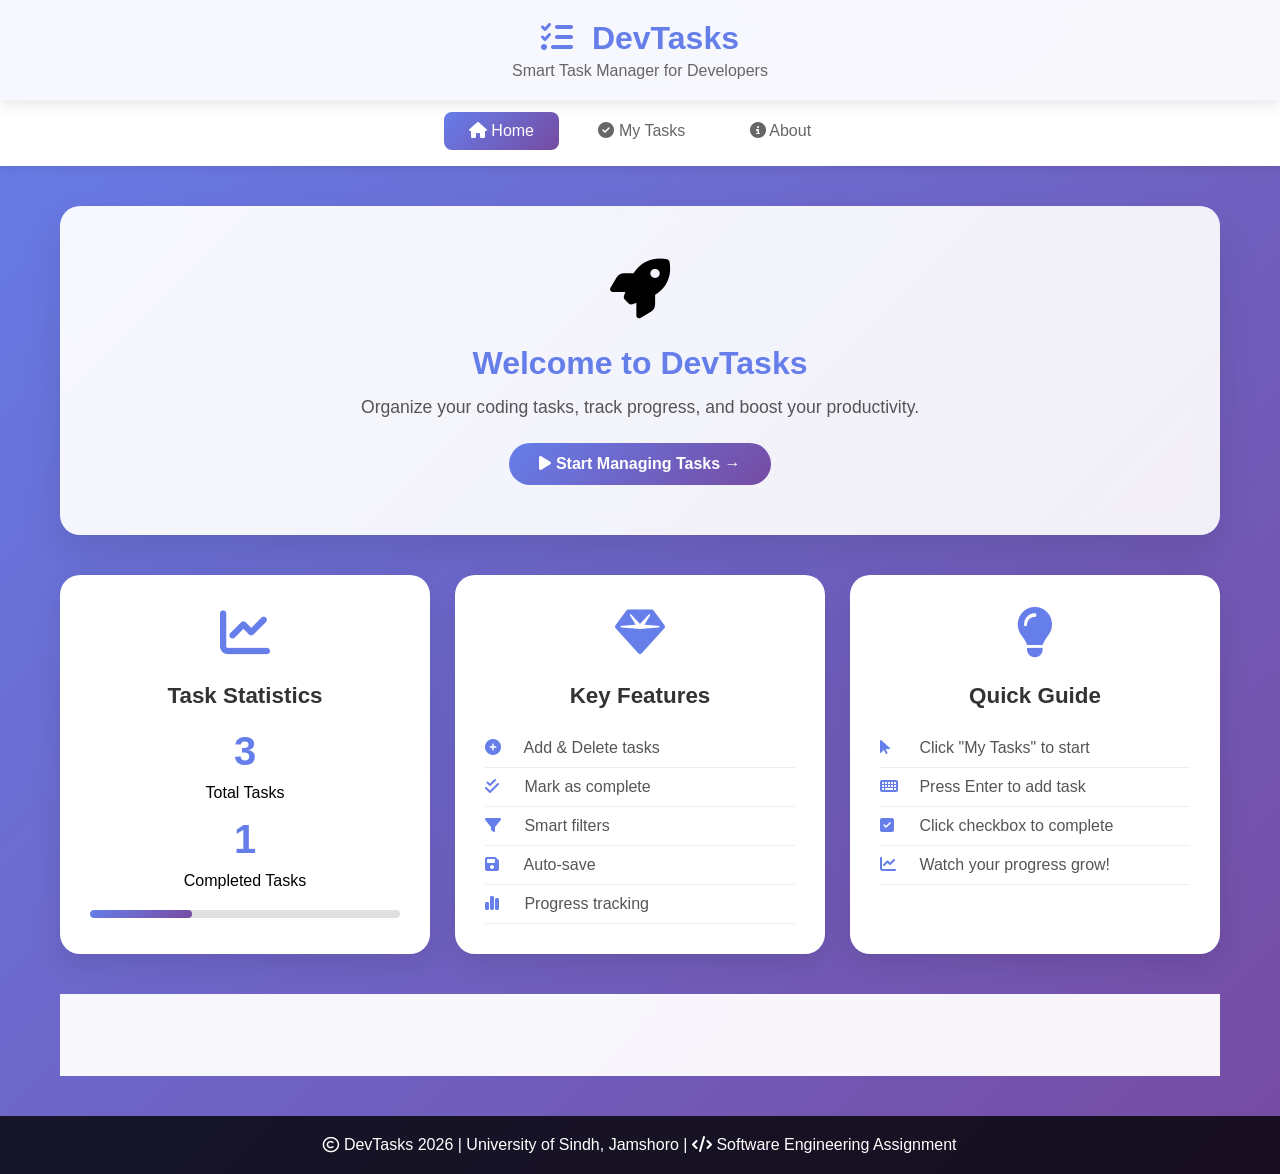
==== index.html @ 42b1b801 "Add animated DevTasks with icons" ====
<!DOCTYPE html>
<html lang="en">
<head>
    <meta charset="UTF-8">
    <meta name="viewport" content="width=device-width, initial-scale=1.0">
    <title>DevTasks - Smart Task Manager</title>
    <link rel="stylesheet" href="style.css">
    <link rel="stylesheet" href="https://cdnjs.cloudflare.com/ajax/libs/font-awesome/6.4.0/css/all.min.css">
</head>
<body>

    <header class="animate-slide-down">
        <h1><i class="fas fa-tasks"></i> DevTasks</h1>
        <p>Smart Task Manager for Developers</p>
    </header>

    <nav class="animate-slide-down">
        <a href="index.html" class="active"><i class="fas fa-home"></i> Home</a>
        <a href="tasks.html"><i class="fas fa-check-circle"></i> My Tasks</a>
        <a href="about.html"><i class="fas fa-info-circle"></i> About</a>
    </nav>

    <main>
        <div class="welcome-section animate-fade-in">
            <div class="welcome-icon">
                <i class="fas fa-rocket"></i>
            </div>
            <h2>Welcome to DevTasks</h2>
            <p>Organize your coding tasks, track progress, and boost your productivity.</p>
            <a href="tasks.html" class="btn pulse"><i class="fas fa-play"></i> Start Managing Tasks →</a>
        </div>

        <div class="info-grid">
            <div class="info-card animate-card" style="animation-delay: 0.1s">
                <div class="card-icon">
                    <i class="fas fa-chart-line"></i>
                </div>
                <h3>Task Statistics</h3>
                <div class="stats-display">
                    <div class="stat-number" id="totalTasks">
                        <span class="counter">0</span>
                    </div>
                    <div class="stat-label">Total Tasks</div>
                    <div class="stat-number" id="completedTasks" style="margin-top: 15px;">
                        <span class="counter">0</span>
                    </div>
                    <div class="stat-label">Completed Tasks</div>
                </div>
                <div class="progress-bar">
                    <div class="progress-fill" id="progressFill" style="width: 0%"></div>
                </div>
            </div>

            <div class="info-card animate-card" style="animation-delay: 0.2s">
                <div class="card-icon">
                    <i class="fas fa-gem"></i>
                </div>
                <h3>Key Features</h3>
                <ul>
                    <li><i class="fas fa-plus-circle"></i> Add & Delete tasks</li>
                    <li><i class="fas fa-check-double"></i> Mark as complete</li>
                    <li><i class="fas fa-filter"></i> Smart filters</li>
                    <li><i class="fas fa-save"></i> Auto-save</li>
                    <li><i class="fas fa-chart-simple"></i> Progress tracking</li>
                </ul>
            </div>

            <div class="info-card animate-card" style="animation-delay: 0.3s">
                <div class="card-icon">
                    <i class="fas fa-lightbulb"></i>
                </div>
                <h3>Quick Guide</h3>
                <ul>
                    <li><i class="fas fa-mouse-pointer"></i> Click "My Tasks" to start</li>
                    <li><i class="fas fa-keyboard"></i> Press Enter to add task</li>
                    <li><i class="fas fa-check-square"></i> Click checkbox to complete</li>
                    <li><i class="fas fa-chart-line"></i> Watch your progress grow!</li>
                </ul>
            </div>
        </div>

        <!-- Motivational Quote -->
        <div class="quote-card animate-fade-in">
            <i class="fas fa-quote-left"></i>
            <p>Success is the sum of small efforts, repeated day in and day out.</p>
            <i class="fas fa-quote-right"></i>
        </div>
    </main>

    <footer class="animate-slide-up">
        <p><i class="far fa-copyright"></i> DevTasks 2026 | University of Sindh, Jamshoro | <i class="fas fa-code"></i> Software Engineering Assignment</p>
    </footer>

    <script src="main.js"></script>
</body>
</html>
---- style.css ----
/* ========== RESET & BASE ========== */
* {
    margin: 0;
    padding: 0;
    box-sizing: border-box;
}

body {
    font-family: 'Segoe UI', Tahoma, Geneva, Verdana, sans-serif;
    background: linear-gradient(135deg, #667eea 0%, #764ba2 100%);
    min-height: 100vh;
}

/* ========== ANIMATIONS ========== */
@keyframes slideDown {
    from {
        opacity: 0;
        transform: translateY(-50px);
    }
    to {
        opacity: 1;
        transform: translateY(0);
    }
}

@keyframes slideUp {
    from {
        opacity: 0;
        transform: translateY(50px);
    }
    to {
        opacity: 1;
        transform: translateY(0);
    }
}

@keyframes fadeIn {
    from {
        opacity: 0;
        transform: scale(0.95);
    }
    to {
        opacity: 1;
        transform: scale(1);
    }
}

@keyframes cardHover {
    0% {
        transform: translateY(0);
    }
    100% {
        transform: translateY(-10px);
    }
}

@keyframes pulse {
    0% {
        transform: scale(1);
        box-shadow: 0 0 0 0 rgba(255, 255, 255, 0.7);
    }
    70% {
        transform: scale(1.05);
        box-shadow: 0 0 0 10px rgba(255, 255, 255, 0);
    }
    100% {
        transform: scale(1);
        box-shadow: 0 0 0 0 rgba(255, 255, 255, 0);
    }
}

@keyframes shake {
    0%, 100% { transform: translateX(0); }
    25% { transform: translateX(-5px); }
    75% { transform: translateX(5px); }
}

@keyframes spin {
    from { transform: rotate(0deg); }
    to { transform: rotate(360deg); }
}

@keyframes bounce {
    0%, 100% { transform: translateY(0); }
    50% { transform: translateY(-10px); }
}

/* Animation Classes */
.animate-slide-down {
    animation: slideDown 0.6s ease-out;
}

.animate-slide-up {
    animation: slideUp 0.6s ease-out;
}

.animate-fade-in {
    animation: fadeIn 0.8s ease-out;
}

.animate-card {
    animation: fadeIn 0.6s ease-out forwards;
    opacity: 0;
}

.animate-card {
    animation: fadeIn 0.6s ease-out forwards;
    opacity: 0;
}

.pulse {
    animation: pulse 2s infinite;
}

.pulse:hover {
    animation: none;
}

/* ========== HEADER ========== */
header {
    background: rgba(255, 255, 255, 0.95);
    padding: 20px;
    text-align: center;
    backdrop-filter: blur(10px);
    box-shadow: 0 4px 15px rgba(0,0,0,0.1);
}

header h1 {
    color: #667eea;
    font-size: 2rem;
}

header h1 i {
    margin-right: 10px;
    animation: spin 0.5s ease;
}

header p {
    color: #666;
    margin-top: 5px;
}

/* ========== NAVIGATION ========== */
nav {
    background: white;
    padding: 12px;
    text-align: center;
    box-shadow: 0 2px 10px rgba(0,0,0,0.1);
}

nav a {
    color: #666;
    text-decoration: none;
    padding: 10px 25px;
    margin: 0 5px;
    border-radius: 8px;
    transition: all 0.3s ease;
    display: inline-block;
    position: relative;
    overflow: hidden;
}

nav a:before {
    content: '';
    position: absolute;
    bottom: 0;
    left: 0;
    width: 100%;
    height: 3px;
    background: linear-gradient(135deg, #667eea, #764ba2);
    transform: translateX(-100%);
    transition: transform 0.3s ease;
}

nav a:hover:before {
    transform: translateX(0);
}

nav a:hover {
    color: #667eea;
    transform: translateY(-2px);
}

nav a.active {
    background: linear-gradient(135deg, #667eea, #764ba2);
    color: white;
}

nav a.active:before {
    display: none;
}

/* ========== MAIN CONTENT ========== */
main {
    max-width: 1200px;
    margin: 40px auto;
    padding: 0 20px;
}

/* ========== WELCOME SECTION ========== */
.welcome-section {
    background: linear-gradient(135deg, rgba(255,255,255,0.95), rgba(255,255,255,0.9));
    backdrop-filter: blur(10px);
    padding: 50px;
    border-radius: 20px;
    text-align: center;
    margin-bottom: 40px;
    box-shadow: 0 20px 40px rgba(0,0,0,0.1);
    transition: all 0.3s ease;
}

.welcome-section:hover {
    transform: translateY(-5px);
    box-shadow: 0 25px 50px rgba(0,0,0,0.15);
}

.welcome-icon {
    font-size: 60px;
    margin-bottom: 20px;
    animation: bounce 2s infinite;
}

.welcome-section h2 {
    color: #667eea;
    font-size: 2rem;
    margin-bottom: 15px;
}

.welcome-section p {
    color: #555;
    font-size: 1.1rem;
    margin-bottom: 25px;
}

.btn {
    background: linear-gradient(135deg, #667eea, #764ba2);
    color: white;
    padding: 12px 30px;
    text-decoration: none;
    border-radius: 50px;
    font-weight: bold;
    display: inline-block;
    transition: all 0.3s ease;
    border: none;
    cursor: pointer;
}

.btn:hover {
    transform: translateY(-3px);
    box-shadow: 0 10px 20px rgba(102, 126, 234, 0.4);
}

/* ========== INFO GRID ========== */
.info-grid {
    display: grid;
    grid-template-columns: repeat(auto-fit, minmax(320px, 1fr));
    gap: 25px;
    margin-bottom: 40px;
}

.info-card {
    background: white;
    padding: 30px;
    border-radius: 20px;
    box-shadow: 0 10px 30px rgba(0,0,0,0.1);
    transition: all 0.3s ease;
    text-align: center;
    opacity: 0;
    animation: fadeIn 0.6s ease-out forwards;
}

.info-card:hover {
    transform: translateY(-10px);
    box-shadow: 0 20px 40px rgba(0,0,0,0.15);
}

.card-icon {
    font-size: 50px;
    color: #667eea;
    margin-bottom: 20px;
}

.info-card h3 {
    color: #333;
    margin-bottom: 20px;
    font-size: 1.4rem;
}

.info-card ul {
    list-style: none;
    text-align: left;
}

.info-card ul li {
    padding: 10px 0;
    color: #555;
    border-bottom: 1px solid #eee;
}

.info-card ul li i {
    color: #667eea;
    margin-right: 10px;
    width: 25px;
}

/* Progress Bar */
.progress-bar {
    width: 100%;
    height: 8px;
    background: #e0e0e0;
    border-radius: 10px;
    margin-top: 20px;
    overflow: hidden;
}

.progress-fill {
    height: 100%;
    background: linear-gradient(135deg, #667eea, #764ba2);
    border-radius: 10px;
    transition: width 0.5s ease;
    width: 0%;
}

/* Stats Display */
.stats-display {
    text-align: center;
}

.stat-number {
    font-size: 2.5rem;
    font-weight: bold;
    color: #667eea;
    margin: 10px 0;
}

.counter {
    display: inline-block;
}

/* Quote Card */
.quote-card {
    background: rgba(255,255,255,0.95);
    backdrop-filter: blur(10px);
    padding: 30px;
    border-radius: 20px;
    text-align: center;
    margin-top: 20px;
    font-style: italic;
    color: #555;
}

.quote-card i {
    color: #667eea;
    margin: 0 10px;
    font-size: 20px;
}

.quote-card p {
    display: inline;
    font-size: 1.1rem;
}

/* ========== TASK MANAGER STYLES ========== */
.task-container {
    background: white;
    border-radius: 20px;
    padding: 30px;
    box-shadow: 0 20px 40px rgba(0,0,0,0.1);
    transition: all 0.3s ease;
}

.task-header {
    text-align: center;
    margin-bottom: 30px;
}

.task-header h2 {
    color: #667eea;
    margin-bottom: 10px;
}

.task-header h2 i {
    margin-right: 10px;
}

.subtitle {
    color: #666;
}

.add-task {
    display: flex;
    gap: 15px;
    margin-bottom: 30px;
}

#taskInput {
    flex: 1;
    padding: 15px;
    border: 2px solid #e0e0e0;
    border-radius: 12px;
    font-size: 16px;
    transition: all 0.3s ease;
}

#taskInput:focus {
    outline: none;
    border-color: #667eea;
    box-shadow: 0 0 0 3px rgba(102, 126, 234, 0.1);
}

#addBtn {
    background: linear-gradient(135deg, #667eea, #764ba2);
    color: white;
    border: none;
    padding: 15px 30px;
    border-radius: 12px;
    cursor: pointer;
    font-size: 16px;
    font-weight: bold;
    transition: all 0.3s ease;
}

#addBtn:hover {
    transform: translateY(-2px);
    box-shadow: 0 10px 20px rgba(102, 126, 234, 0.3);
}

.btn-glow {
    animation: pulse 2s infinite;
}

.btn-glow:hover {
    animation: none;
}

/* Filters */
.filters {
    display: flex;
    gap: 15px;
    margin-bottom: 30px;
    justify-content: center;
}

.filter-btn {
    padding: 10px 25px;
    border: none;
    background: #f0f0f0;
    border-radius: 50px;
    cursor: pointer;
    font-size: 14px;
    transition: all 0.3s ease;
}

.filter-btn i {
    margin-right: 8px;
}

.filter-btn:hover {
    background: #e0e0e0;
    transform: translateY(-2px);
}

.filter-btn.active {
    background: linear-gradient(135deg, #667eea, #764ba2);
    color: white;
}

/* Task List */
.task-list {
    list-style: none;
    margin-bottom: 30px;
    min-height: 300px;
}

.task-item {
    background: #f8f9fa;
    padding: 18px;
    margin-bottom: 12px;
    border-radius: 12px;
    display: flex;
    align-items: center;
    gap: 15px;
    transition: all 0.3s ease;
    animation: slideDown 0.3s ease;
}

.task-item:hover {
    background: #f0f0f0;
    transform: translateX(5px);
}

.task-checkbox {
    width: 22px;
    height: 22px;
    cursor: pointer;
    accent-color: #667eea;
}

.task-text {
    flex: 1;
    font-size: 16px;
    color: #333;
    transition: all 0.3s ease;
}

.task-text.completed {
    text-decoration: line-through;
    color: #999;
}

.delete-btn {
    background: #ff4757;
    color: white;
    border: none;
    padding: 8px 18px;
    border-radius: 8px;
    cursor: pointer;
    transition: all 0.3s ease;
}

.delete-btn:hover {
    background: #ff3838;
    transform: scale(1.05);
    animation: shake 0.3s ease;
}

.empty-state {
    text-align: center;
    padding: 60px 20px;
    color: #999;
}

.empty-state i {
    font-size: 60px;
    margin-bottom: 20px;
    opacity: 0.5;
}

.stats {
    padding-top: 20px;
    border-top: 2px solid #f0f0f0;
    text-align: center;
    color: #666;
    font-size: 14px;
}

/* ========== ABOUT PAGE STYLES ========== */
.about-container {
    max-width: 1000px;
    margin: 0 auto;
}

.about-header {
    text-align: center;
    margin-bottom: 40px;
    color: white;
}

.about-icon {
    font-size: 70px;
    margin-bottom: 20px;
    animation: bounce 2s infinite;
}

.about-header h2 {
    font-size: 2.5rem;
    margin-bottom: 10px;
}

.about-header p {
    font-size: 1.1rem;
    opacity: 0.9;
}

.info-grid-about {
    display: grid;
    grid-template-columns: repeat(auto-fit, minmax(320px, 1fr));
    gap: 25px;
}

.info-card-about {
    background: white;
    padding: 25px;
    border-radius: 20px;
    box-shadow: 0 10px 30px rgba(0,0,0,0.1);
    transition: all 0.3s ease;
    opacity: 0;
    animation: fadeIn 0.6s ease-out forwards;
}

.info-card-about:hover {
    transform: translateY(-5px);
    box-shadow: 0 20px 40px rgba(0,0,0,0.15);
}

.card-icon-small {
    font-size: 40px;
    color: #667eea;
    margin-bottom: 15px;
}

.info-card-about h3 {
    color: #333;
    margin-bottom: 15px;
}

.tech-stack {
    display: flex;
    flex-wrap: wrap;
    gap: 10px;
}

.tech-tag {
    background: linear-gradient(135deg, #667eea, #764ba2);
    color: white;
    padding: 8px 15px;
    border-radius: 50px;
    font-size: 14px;
}

.tech-tag i {
    margin-right: 8px;
}

.feature-list-about {
    list-style: none;
}

.feature-list-about li {
    padding: 10px 0;
    color: #555;
}

.feature-list-about li i {
    color: #667eea;
    margin-right: 10px;
    width: 25px;
}

.team-members {
    display: flex;
    flex-direction: column;
    gap: 15px;
}

.member {
    background: #f8f9fa;
    padding: 15px;
    border-radius: 12px;
    text-align: center;
}

.member i {
    font-size: 30px;
    color: #667eea;
    margin-bottom: 10px;
}

.member strong {
    display: block;
    color: #333;
}

.role-badge {
    display: inline-block;
    background: #667eea;
    color: white;
    padding: 4px 12px;
    border-radius: 20px;
    font-size: 12px;
    margin-top: 8px;
}

.info-list {
    list-style: none;
}

.info-list li {
    padding: 8px 0;
    color: #555;
}

.info-list li i {
    color: #667eea;
    margin-right: 10px;
    width: 25px;
}

/* ========== FOOTER ========== */
footer {
    background: rgba(0,0,0,0.8);
    color: white;
    text-align: center;
    padding: 20px;
    margin-top: 40px;
}

/* ========== RESPONSIVE ========== */
@media (max-width: 768px) {
    header h1 { font-size: 1.5rem; }
    nav a { padding: 8px 12px; font-size: 14px; }
    main { margin: 20px auto; }
    .task-container { padding: 20px; }
    .add-task { flex-direction: column; }
    #addBtn { width: 100%; }
    .info-grid, .info-grid-about { grid-template-columns: 1fr; }
    .welcome-section { padding: 30px; }
    .welcome-section h2 { font-size: 1.5rem; }
    .filters { flex-wrap: wrap; }
    .filter-btn { padding: 8px 16px; font-size: 12px; }
}
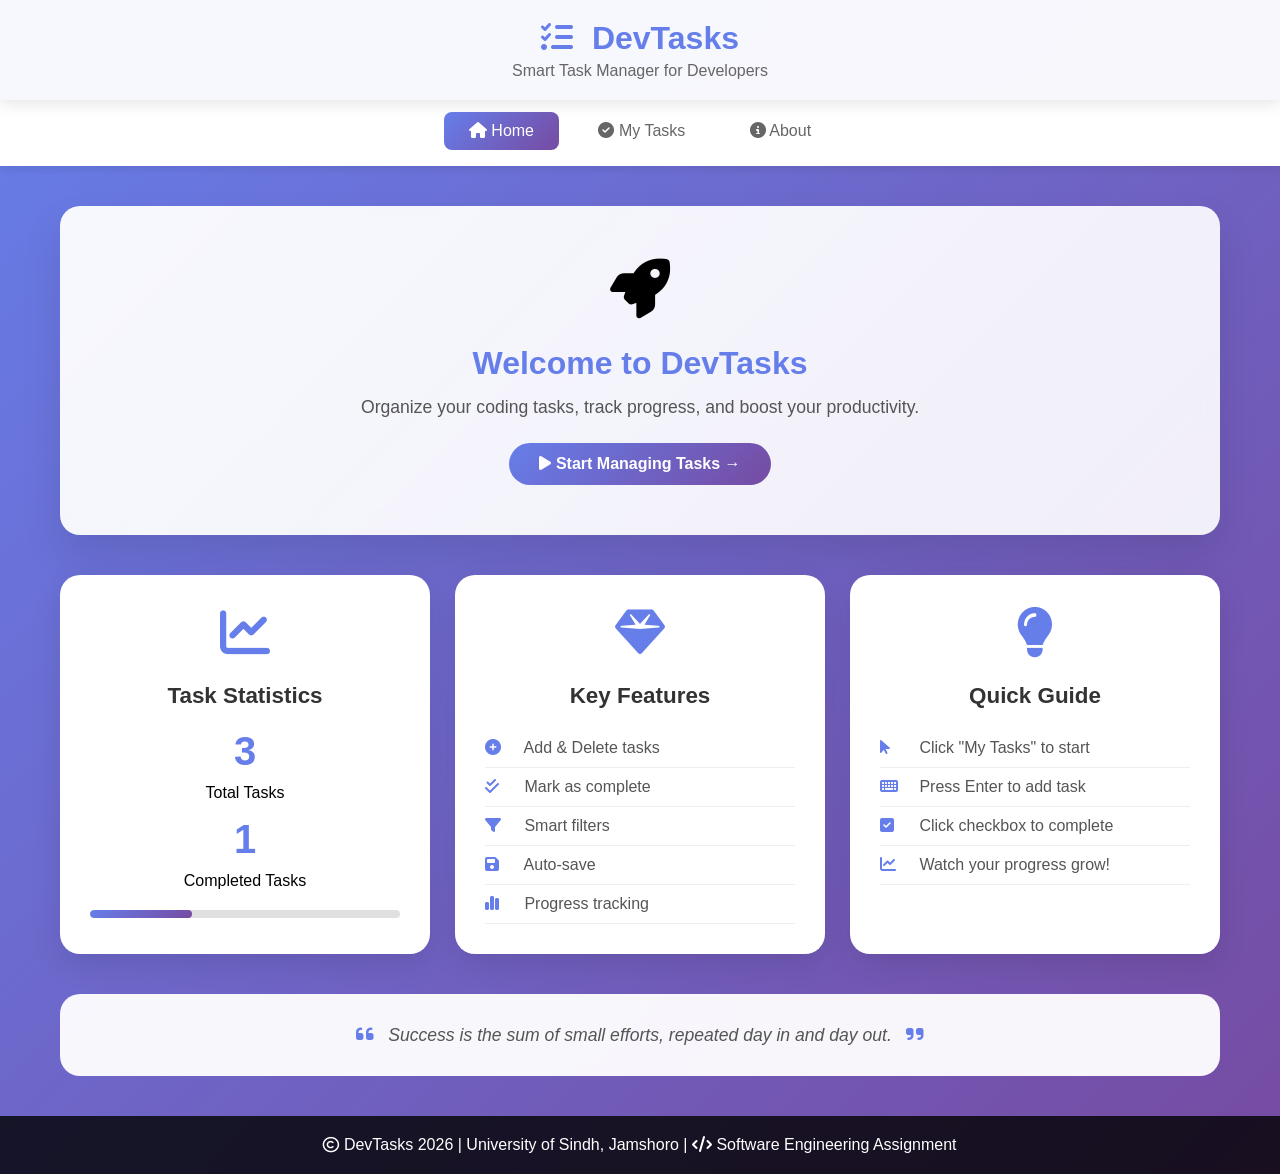
==== commit bcaab3f4: "Add files via upload final" ====
--- a/index.html
+++ b/index.html
@@ -4,8 +4,9 @@
     <meta charset="UTF-8">
     <meta name="viewport" content="width=device-width, initial-scale=1.0">
     <title>DevTasks - Smart Task Manager</title>
+    <link rel="icon" type="image/png" href="https://cdn-icons-png.flaticon.com/512/190/190411.png">
+    <link rel="stylesheet" href="https://cdnjs.cloudflare.com/ajax/libs/font-awesome/6.4.0/css/all.min.css">
     <link rel="stylesheet" href="style.css">
-    <link rel="stylesheet" href="https://cdnjs.cloudflare.com/ajax/libs/font-awesome/6.4.0/css/all.min.css">
 </head>
 <body>
 
--- a/style.css
+++ b/style.css
@@ -637,40 +637,83 @@
     width: 25px;
 }
 
+/* ========== TEAM SECTION - CENTERED SIDE BY SIDE ========== */
 .team-members {
     display: flex;
-    flex-direction: column;
-    gap: 15px;
+    justify-content: center;
+    align-items: center;
+    gap: 30px;
+    flex-wrap: wrap;
+    margin: 20px 0;
 }
 
 .member {
     background: #f8f9fa;
-    padding: 15px;
-    border-radius: 12px;
-    text-align: center;
+    padding: 25px 30px;
+    border-radius: 15px;
+    text-align: center;
+    min-width: 200px;
+    flex: 1;
+    max-width: 260px;
+    transition: all 0.3s ease;
+}
+
+.member:hover {
+    transform: translateY(-5px);
+    box-shadow: 0 10px 20px rgba(0,0,0,0.1);
 }
 
 .member i {
-    font-size: 30px;
-    color: #667eea;
-    margin-bottom: 10px;
+    font-size: 45px;
+    color: #667eea;
+    margin-bottom: 12px;
 }
 
 .member strong {
     display: block;
     color: #333;
+    font-size: 1.2rem;
+    margin: 10px 0 5px;
+}
+
+.member p {
+    color: #666;
+    margin: 5px 0;
+    font-size: 13px;
 }
 
 .role-badge {
     display: inline-block;
-    background: #667eea;
-    color: white;
-    padding: 4px 12px;
-    border-radius: 20px;
+    background: linear-gradient(135deg, #667eea, #764ba2);
+    color: white;
+    padding: 6px 15px;
+    border-radius: 25px;
     font-size: 12px;
-    margin-top: 8px;
-}
-
+    margin-top: 10px;
+}
+
+.role-badge i {
+    font-size: 12px;
+    margin-right: 5px;
+    color: white;
+}
+
+/* Documentation note */
+.doc-note {
+    text-align: center;
+    margin-top: 20px;
+    padding: 12px;
+    background: #f0f7ff;
+    border-radius: 10px;
+    color: #667eea;
+    font-size: 14px;
+}
+
+.doc-note i {
+    margin-right: 8px;
+}
+
+/* ========== INFO LIST ========== */
 .info-list {
     list-style: none;
 }
@@ -708,4 +751,15 @@
     .welcome-section h2 { font-size: 1.5rem; }
     .filters { flex-wrap: wrap; }
     .filter-btn { padding: 8px 16px; font-size: 12px; }
+    
+    /* Team section responsive - stacks on mobile */
+    .team-members {
+        flex-direction: column;
+        align-items: center;
+    }
+    
+    .member {
+        width: 100%;
+        max-width: 280px;
+    }
 }
